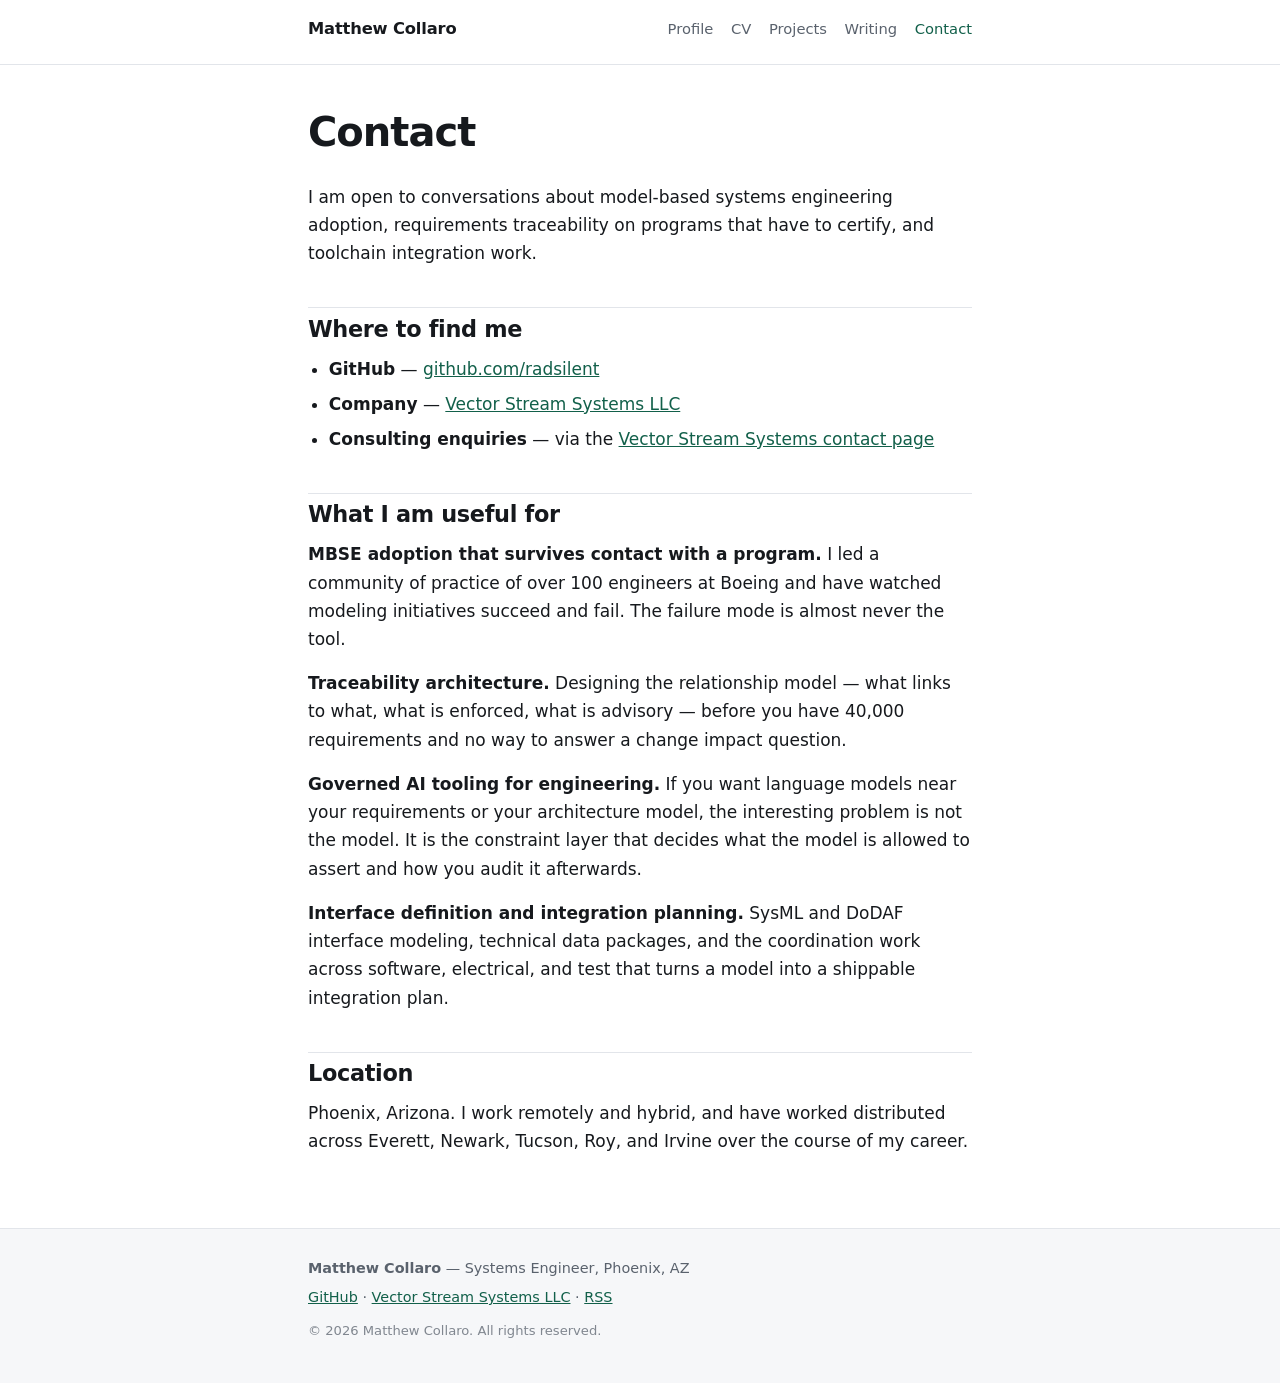
==== docs/contact.html @ 9cefe254 "Personal site: profile, CV, projects, and ten essays on MBSE Static generator in build.py renders Ma" ====
<!DOCTYPE html>
<html lang="en">
<head>
<meta charset="utf-8">
<meta name="viewport" content="width=device-width, initial-scale=1">
<title>Contact Matthew Collaro</title>
<meta name="description" content="Get in touch with Matthew Collaro, systems engineer and founder of Vector Stream Systems LLC, for consulting engagements, MBSE advisory work, or questions about VectorMBE.">
<meta name="author" content="Matthew Collaro">
<meta name="robots" content="index,follow,max-image-preview:large">
<link rel="canonical" href="https://radsilent.github.io/matthew-collaro/contact.html">
<link rel="alternate" type="application/rss+xml" title="Matthew Collaro — Writing" href="https://radsilent.github.io/matthew-collaro/feed.xml">
<meta property="og:type" content="profile">
<meta property="og:site_name" content="Matthew Collaro">
<meta property="og:title" content="Contact Matthew Collaro">
<meta property="og:description" content="Get in touch with Matthew Collaro, systems engineer and founder of Vector Stream Systems LLC, for consulting engagements, MBSE advisory work, or questions about VectorMBE.">
<meta property="og:url" content="https://radsilent.github.io/matthew-collaro/contact.html">
<meta property="og:locale" content="en_US">
<meta name="twitter:card" content="summary">
<meta name="twitter:title" content="Contact Matthew Collaro">
<meta name="twitter:description" content="Get in touch with Matthew Collaro, systems engineer and founder of Vector Stream Systems LLC, for consulting engagements, MBSE advisory work, or questions about VectorMBE.">
<link rel="stylesheet" href="style.css">
<script type="application/ld+json">
{
  "@context": "https://schema.org",
  "@graph": [
    {
      "@type": "Person",
      "@id": "https://radsilent.github.io/matthew-collaro/#person",
      "name": "Matthew Collaro",
      "givenName": "Matthew",
      "familyName": "Collaro",
      "alternateName": "Matt Collaro",
      "url": "https://radsilent.github.io/matthew-collaro/",
      "jobTitle": "Systems Engineer and Founder",
      "description": "Systems engineer specializing in model-based systems engineering, SysML architecture modeling, and requirements traceability across aerospace, defense, and automotive programs.",
      "address": {
        "@type": "PostalAddress",
        "addressLocality": "Phoenix",
        "addressRegion": "AZ",
        "addressCountry": "US"
      },
      "alumniOf": [
        {
          "@type": "CollegeOrUniversity",
          "name": "University of South Florida"
        },
        {
          "@type": "CollegeOrUniversity",
          "name": "Georgia Institute of Technology"
        }
      ],
      "knowsAbout": [
        "Model-Based Systems Engineering",
        "SysML",
        "Requirements Traceability",
        "Systems Architecture",
        "Aerospace Systems Engineering",
        "Model Context Protocol",
        "Verification and Validation",
        "DoDAF"
      ],
      "worksFor": {
        "@type": "Organization",
        "name": "Vector Stream Systems LLC",
        "url": "https://vectorstreamsystems.com/"
      },
      "sameAs": [
        "https://github.com/radsilent",
        "https://vectorstreamsystems.com/"
      ]
    },
    {
      "@type": "WebSite",
      "@id": "https://radsilent.github.io/matthew-collaro/#website",
      "url": "https://radsilent.github.io/matthew-collaro/",
      "name": "Matthew Collaro \u2014 Systems Engineer",
      "publisher": {
        "@id": "https://radsilent.github.io/matthew-collaro/#person"
      },
      "inLanguage": "en"
    },
    {
      "@type": "WebPage",
      "@id": "https://radsilent.github.io/matthew-collaro/contact.html#webpage",
      "url": "https://radsilent.github.io/matthew-collaro/contact.html",
      "name": "Contact Matthew Collaro",
      "description": "Get in touch with Matthew Collaro, systems engineer and founder of Vector Stream Systems LLC, for consulting engagements, MBSE advisory work, or questions about VectorMBE.",
      "isPartOf": {
        "@id": "https://radsilent.github.io/matthew-collaro/#website"
      },
      "about": {
        "@id": "https://radsilent.github.io/matthew-collaro/#person"
      },
      "mainEntity": {
        "@id": "https://radsilent.github.io/matthew-collaro/#person"
      },
      "inLanguage": "en"
    }
  ]
}
</script>
</head>
<body>
<a class="skip" href="#main">Skip to content</a>
<header class="site-header">
  <div class="wrap">
    <a class="brand" href="index.html">Matthew Collaro</a>
    <nav aria-label="Primary">
      <ul>
        <li><a href="index.html">Profile</a></li>
        <li><a href="cv.html">CV</a></li>
        <li><a href="projects.html">Projects</a></li>
        <li><a href="writing.html">Writing</a></li>
        <li><a href="contact.html" aria-current="page">Contact</a></li>
      </ul>
    </nav>
  </div>
</header>

<main id="main" class="wrap">
  <article>
    <header class="page-head">
      <h1>Contact</h1>
    </header>
<p>I am open to conversations about model-based systems engineering adoption, requirements traceability on programs that have to certify, and toolchain integration work.</p>
<h2 id="where-to-find-me">Where to find me</h2>
<ul>
<li><strong>GitHub</strong> — <a href="https://github.com/radsilent">github.com/radsilent</a></li>
<li><strong>Company</strong> — <a href="https://vectorstreamsystems.com/">Vector Stream Systems LLC</a></li>
<li><strong>Consulting enquiries</strong> — via the <a href="https://vectorstreamsystems.com/contact.html">Vector Stream Systems contact page</a></li>
</ul>
<h2 id="what-i-am-useful-for">What I am useful for</h2>
<p><strong>MBSE adoption that survives contact with a program.</strong> I led a community of practice of over 100 engineers at Boeing and have watched modeling initiatives succeed and fail. The failure mode is almost never the tool.</p>
<p><strong>Traceability architecture.</strong> Designing the relationship model — what links to what, what is enforced, what is advisory — before you have 40,000 requirements and no way to answer a change impact question.</p>
<p><strong>Governed AI tooling for engineering.</strong> If you want language models near your requirements or your architecture model, the interesting problem is not the model. It is the constraint layer that decides what the model is allowed to assert and how you audit it afterwards.</p>
<p><strong>Interface definition and integration planning.</strong> SysML and DoDAF interface modeling, technical data packages, and the coordination work across software, electrical, and test that turns a model into a shippable integration plan.</p>
<h2 id="location">Location</h2>
<p>Phoenix, Arizona. I work remotely and hybrid, and have worked distributed across Everett, Newark, Tucson, Roy, and Irvine over the course of my career.</p>
  </article>
</main>

<footer class="site-footer">
  <div class="wrap">
    <p><strong>Matthew Collaro</strong> &mdash; Systems Engineer, Phoenix, AZ</p>
    <p><a href="https://github.com/radsilent" rel="me noopener">GitHub</a> &middot;
       <a href="https://vectorstreamsystems.com/" rel="noopener">Vector Stream Systems LLC</a> &middot;
       <a href="feed.xml">RSS</a></p>
    <p class="fine">&copy; 2026 Matthew Collaro. All rights reserved.</p>
  </div>
</footer>
</body>
</html>
---- docs/style.css ----
/* Matthew Collaro — personal site
   Single stylesheet, no external requests, light + dark. */

:root {
  --bg: #ffffff;
  --surface: #f6f7f9;
  --text: #16191d;
  --muted: #5a626d;
  --line: #e2e5ea;
  --accent: #12604a;
  --accent-soft: #e7f2ee;
  --max: 44rem;
  --font: ui-sans-serif, system-ui, -apple-system, "Segoe UI", Roboto, Helvetica, Arial, sans-serif;
  --mono: ui-monospace, SFMono-Regular, Menlo, Consolas, monospace;
}

@media (prefers-color-scheme: dark) {
  :root {
    --bg: #0f1115;
    --surface: #171a20;
    --text: #e7e9ec;
    --muted: #9aa3ae;
    --line: #262b33;
    --accent: #5ec9a5;
    --accent-soft: #14241f;
  }
}

* { box-sizing: border-box; }

html { -webkit-text-size-adjust: 100%; }

body {
  margin: 0;
  background: var(--bg);
  color: var(--text);
  font-family: var(--font);
  font-size: 17px;
  line-height: 1.65;
  -webkit-font-smoothing: antialiased;
}

.wrap {
  max-width: var(--max);
  margin-inline: auto;
  padding-inline: 1.25rem;
}

.skip {
  position: absolute;
  left: -9999px;
}
.skip:focus {
  left: 1rem;
  top: 1rem;
  z-index: 10;
  background: var(--accent);
  color: var(--bg);
  padding: 0.5rem 0.9rem;
  border-radius: 6px;
}

/* Header ---------------------------------------------------------------- */

.site-header {
  border-bottom: 1px solid var(--line);
  background: var(--bg);
  position: sticky;
  top: 0;
  z-index: 5;
}

.site-header .wrap {
  display: flex;
  flex-wrap: wrap;
  gap: 0.5rem 1.5rem;
  align-items: baseline;
  justify-content: space-between;
  padding-block: 0.9rem;
}

.brand {
  font-weight: 700;
  font-size: 1.02rem;
  letter-spacing: -0.01em;
  color: var(--text);
  text-decoration: none;
}

.site-header nav ul {
  display: flex;
  flex-wrap: wrap;
  gap: 1.1rem;
  list-style: none;
  margin: 0;
  padding: 0;
}

.site-header nav a {
  color: var(--muted);
  text-decoration: none;
  font-size: 0.92rem;
}

.site-header nav a:hover,
.site-header nav a[aria-current="page"] {
  color: var(--accent);
}

/* Content --------------------------------------------------------------- */

main { padding-block: 2.75rem 3.5rem; }

.page-head { margin-bottom: 1.75rem; }

h1 {
  font-size: clamp(1.85rem, 4.5vw, 2.5rem);
  line-height: 1.15;
  letter-spacing: -0.025em;
  margin: 0 0 0.35rem;
}

h2 {
  font-size: 1.4rem;
  line-height: 1.25;
  letter-spacing: -0.015em;
  margin: 2.5rem 0 0.75rem;
  padding-top: 0.4rem;
  border-top: 1px solid var(--line);
}

h3 {
  font-size: 1.12rem;
  margin: 1.9rem 0 0.5rem;
}

h4 {
  font-size: 1rem;
  margin: 1.5rem 0 0.4rem;
  color: var(--muted);
}

p { margin: 0 0 1.05rem; }

a { color: var(--accent); }
a:hover { text-decoration-thickness: 2px; }

.byline {
  color: var(--muted);
  font-size: 0.9rem;
  margin: 0;
}

ul, ol { padding-left: 1.3rem; margin: 0 0 1.05rem; }
li { margin-bottom: 0.45rem; }

blockquote {
  margin: 1.4rem 0;
  padding: 0.15rem 0 0.15rem 1.1rem;
  border-left: 3px solid var(--accent);
  color: var(--muted);
}

code {
  font-family: var(--mono);
  font-size: 0.88em;
  background: var(--surface);
  border: 1px solid var(--line);
  border-radius: 4px;
  padding: 0.1em 0.35em;
}

strong { font-weight: 650; }

/* Footer ---------------------------------------------------------------- */

.site-footer {
  border-top: 1px solid var(--line);
  background: var(--surface);
  padding-block: 1.75rem 2.25rem;
  font-size: 0.9rem;
  color: var(--muted);
}

.site-footer p { margin: 0 0 0.35rem; }
.site-footer .fine { font-size: 0.82rem; opacity: 0.75; margin-top: 0.6rem; }

/* Print ----------------------------------------------------------------- */

@media print {
  .site-header, .site-footer, .skip { display: none; }
  body { font-size: 11pt; color: #000; background: #fff; }
  a { color: #000; text-decoration: none; }
  h2 { border-top: none; }
}
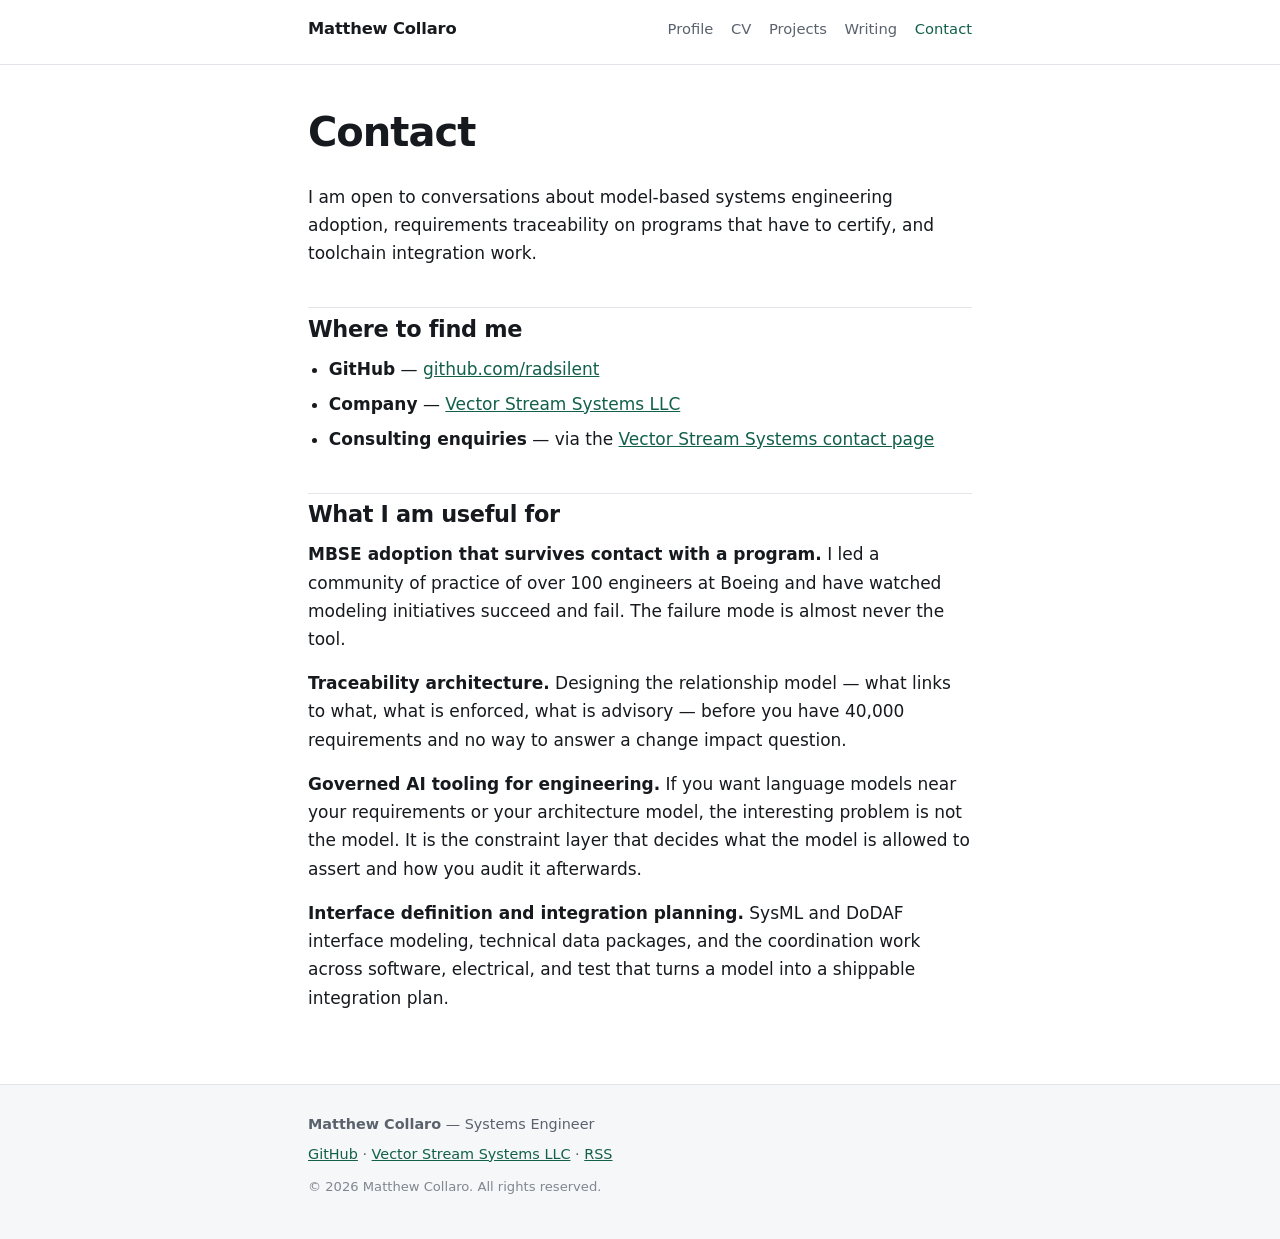
==== commit 3c0073fd: "Remove location references and drop Isaac ROS project Strips city/state from schema.org Person, page" ====
--- a/docs/contact.html
+++ b/docs/contact.html
@@ -33,12 +33,6 @@
       "url": "https://radsilent.github.io/matthew-collaro/",
       "jobTitle": "Systems Engineer and Founder",
       "description": "Systems engineer specializing in model-based systems engineering, SysML architecture modeling, and requirements traceability across aerospace, defense, and automotive programs.",
-      "address": {
-        "@type": "PostalAddress",
-        "addressLocality": "Phoenix",
-        "addressRegion": "AZ",
-        "addressCountry": "US"
-      },
       "alumniOf": [
         {
           "@type": "CollegeOrUniversity",
@@ -134,14 +128,12 @@
 <p><strong>Traceability architecture.</strong> Designing the relationship model — what links to what, what is enforced, what is advisory — before you have 40,000 requirements and no way to answer a change impact question.</p>
 <p><strong>Governed AI tooling for engineering.</strong> If you want language models near your requirements or your architecture model, the interesting problem is not the model. It is the constraint layer that decides what the model is allowed to assert and how you audit it afterwards.</p>
 <p><strong>Interface definition and integration planning.</strong> SysML and DoDAF interface modeling, technical data packages, and the coordination work across software, electrical, and test that turns a model into a shippable integration plan.</p>
-<h2 id="location">Location</h2>
-<p>Phoenix, Arizona. I work remotely and hybrid, and have worked distributed across Everett, Newark, Tucson, Roy, and Irvine over the course of my career.</p>
   </article>
 </main>
 
 <footer class="site-footer">
   <div class="wrap">
-    <p><strong>Matthew Collaro</strong> &mdash; Systems Engineer, Phoenix, AZ</p>
+    <p><strong>Matthew Collaro</strong> &mdash; Systems Engineer</p>
     <p><a href="https://github.com/radsilent" rel="me noopener">GitHub</a> &middot;
        <a href="https://vectorstreamsystems.com/" rel="noopener">Vector Stream Systems LLC</a> &middot;
        <a href="feed.xml">RSS</a></p>
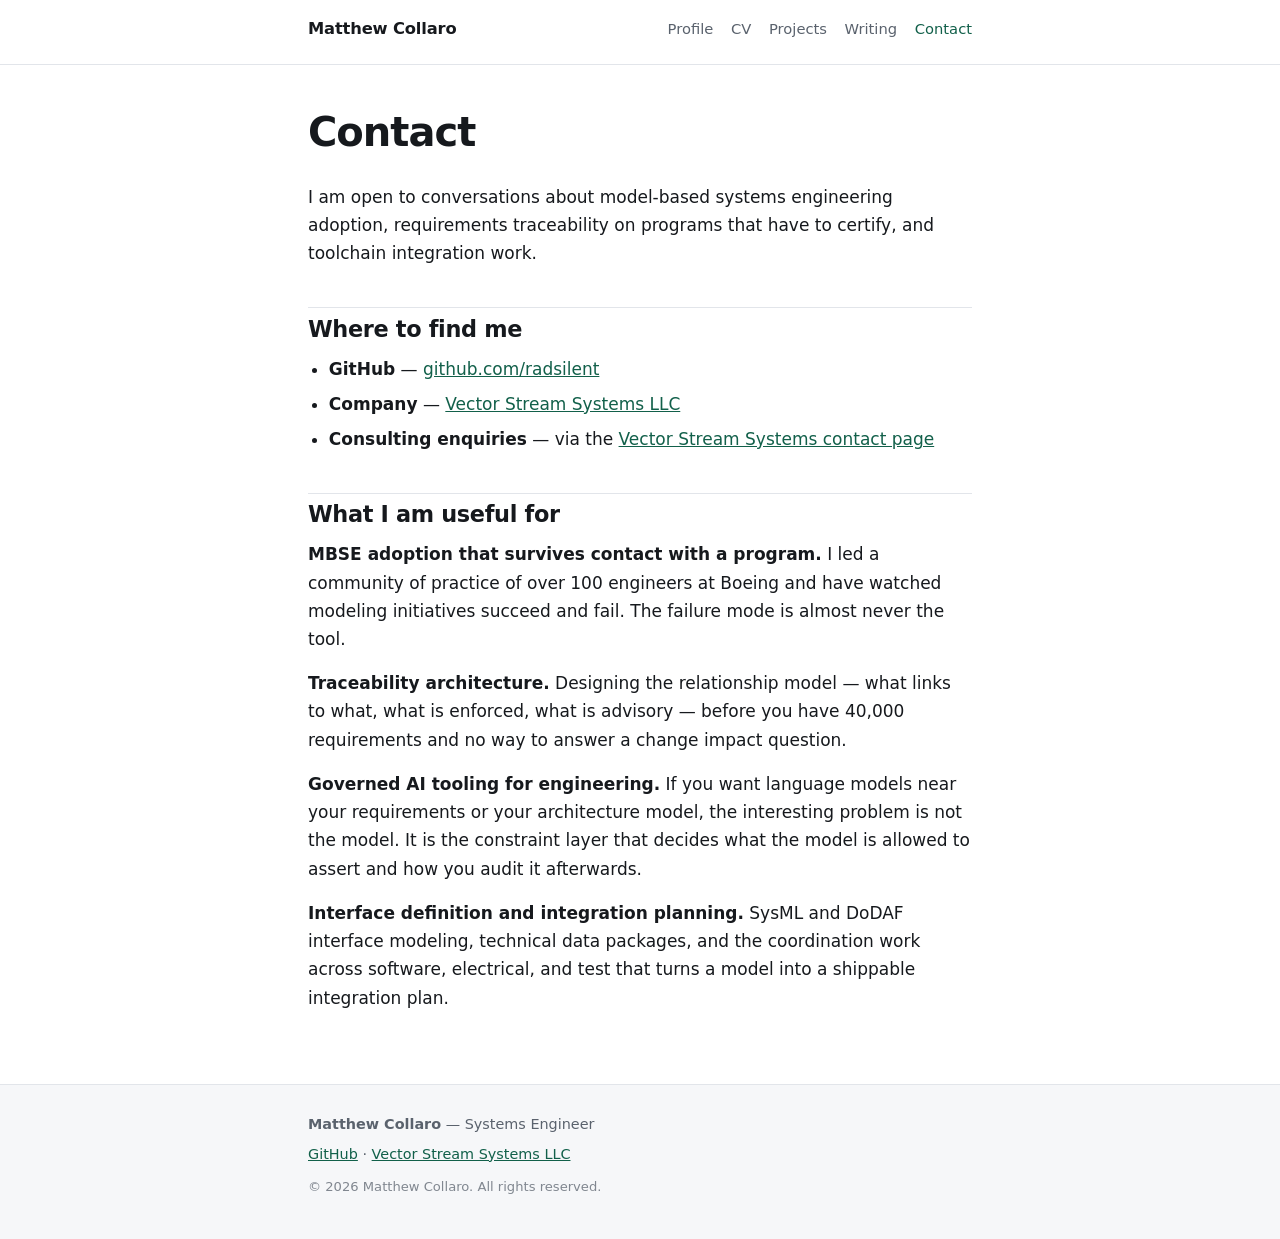
==== commit c359c69e: "Remove RSS feed; keep release-gate terms out of the public README" ====
--- a/docs/contact.html
+++ b/docs/contact.html
@@ -8,7 +8,6 @@
 <meta name="author" content="Matthew Collaro">
 <meta name="robots" content="index,follow,max-image-preview:large">
 <link rel="canonical" href="https://radsilent.github.io/matthew-collaro/contact.html">
-<link rel="alternate" type="application/rss+xml" title="Matthew Collaro — Writing" href="https://radsilent.github.io/matthew-collaro/feed.xml">
 <meta property="og:type" content="profile">
 <meta property="og:site_name" content="Matthew Collaro">
 <meta property="og:title" content="Contact Matthew Collaro">
@@ -135,8 +134,7 @@
   <div class="wrap">
     <p><strong>Matthew Collaro</strong> &mdash; Systems Engineer</p>
     <p><a href="https://github.com/radsilent" rel="me noopener">GitHub</a> &middot;
-       <a href="https://vectorstreamsystems.com/" rel="noopener">Vector Stream Systems LLC</a> &middot;
-       <a href="feed.xml">RSS</a></p>
+       <a href="https://vectorstreamsystems.com/" rel="noopener">Vector Stream Systems LLC</a></p>
     <p class="fine">&copy; 2026 Matthew Collaro. All rights reserved.</p>
   </div>
 </footer>
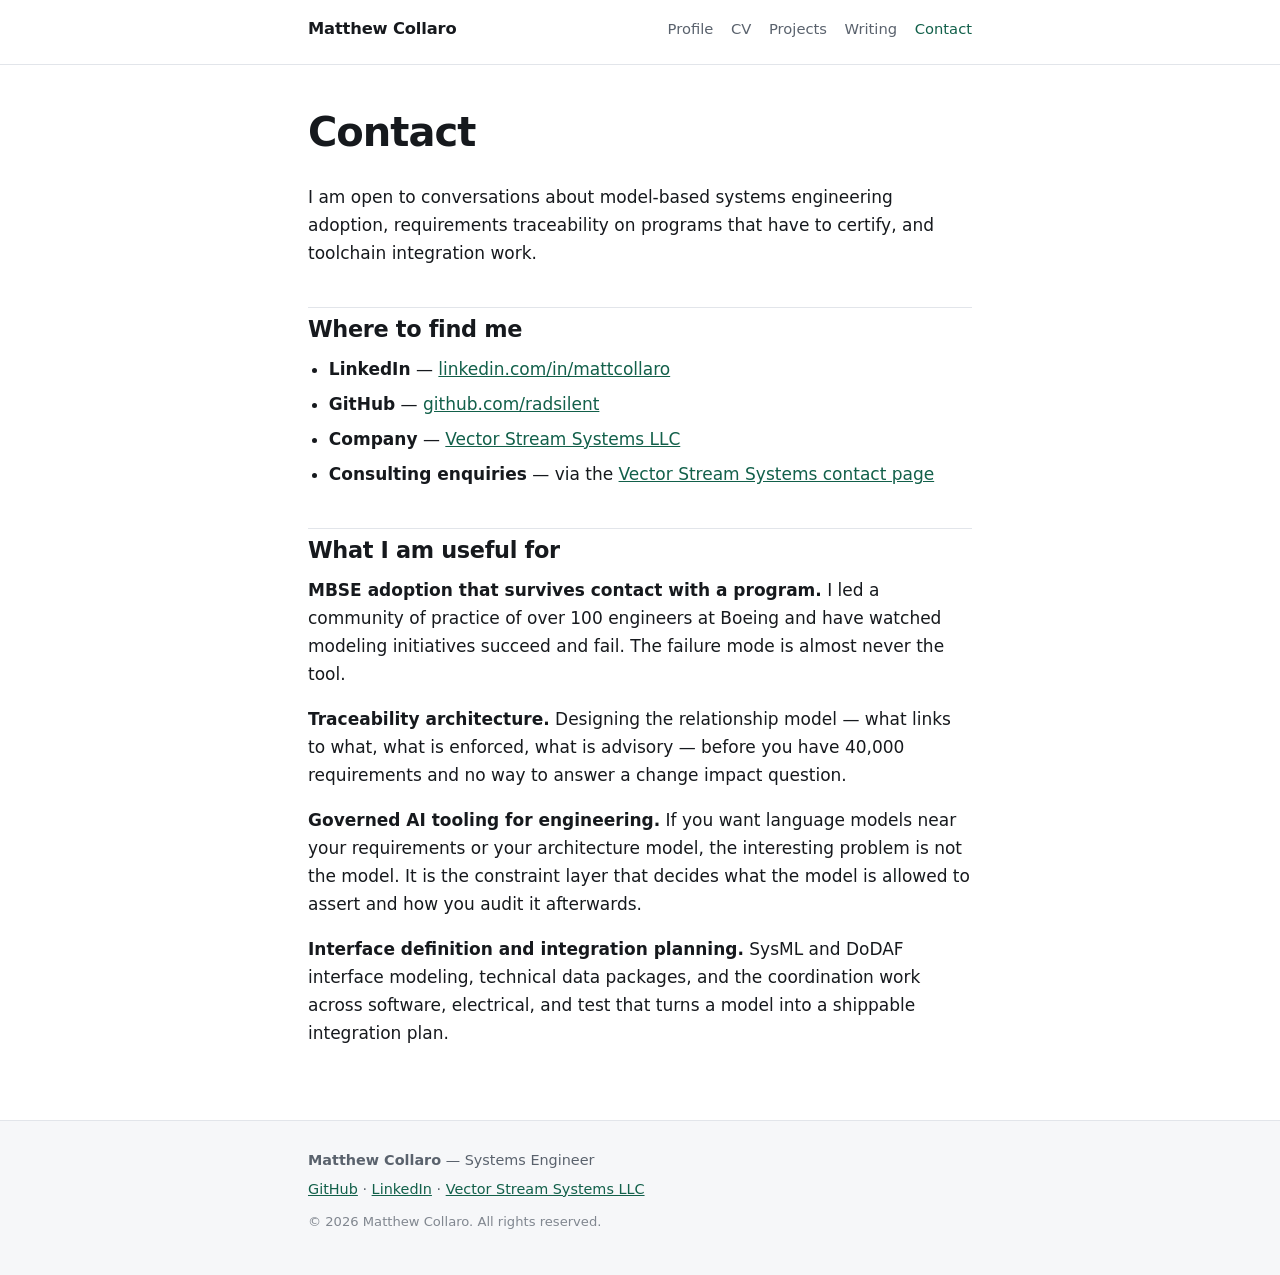
==== commit 79cb6a31: "Add LinkedIn to About, contact, footer, and sameAs; name in opening line" ====
--- a/docs/contact.html
+++ b/docs/contact.html
@@ -59,6 +59,7 @@
       },
       "sameAs": [
         "https://github.com/radsilent",
+        "https://www.linkedin.com/in/mattcollaro/",
         "https://vectorstreamsystems.com/"
       ]
     },
@@ -118,6 +119,7 @@
 <p>I am open to conversations about model-based systems engineering adoption, requirements traceability on programs that have to certify, and toolchain integration work.</p>
 <h2 id="where-to-find-me">Where to find me</h2>
 <ul>
+<li><strong>LinkedIn</strong> — <a href="https://www.linkedin.com/in/mattcollaro/">linkedin.com/in/mattcollaro</a></li>
 <li><strong>GitHub</strong> — <a href="https://github.com/radsilent">github.com/radsilent</a></li>
 <li><strong>Company</strong> — <a href="https://vectorstreamsystems.com/">Vector Stream Systems LLC</a></li>
 <li><strong>Consulting enquiries</strong> — via the <a href="https://vectorstreamsystems.com/contact.html">Vector Stream Systems contact page</a></li>
@@ -134,6 +136,7 @@
   <div class="wrap">
     <p><strong>Matthew Collaro</strong> &mdash; Systems Engineer</p>
     <p><a href="https://github.com/radsilent" rel="me noopener">GitHub</a> &middot;
+       <a href="https://www.linkedin.com/in/mattcollaro/" rel="me noopener">LinkedIn</a> &middot;
        <a href="https://vectorstreamsystems.com/" rel="noopener">Vector Stream Systems LLC</a></p>
     <p class="fine">&copy; 2026 Matthew Collaro. All rights reserved.</p>
   </div>
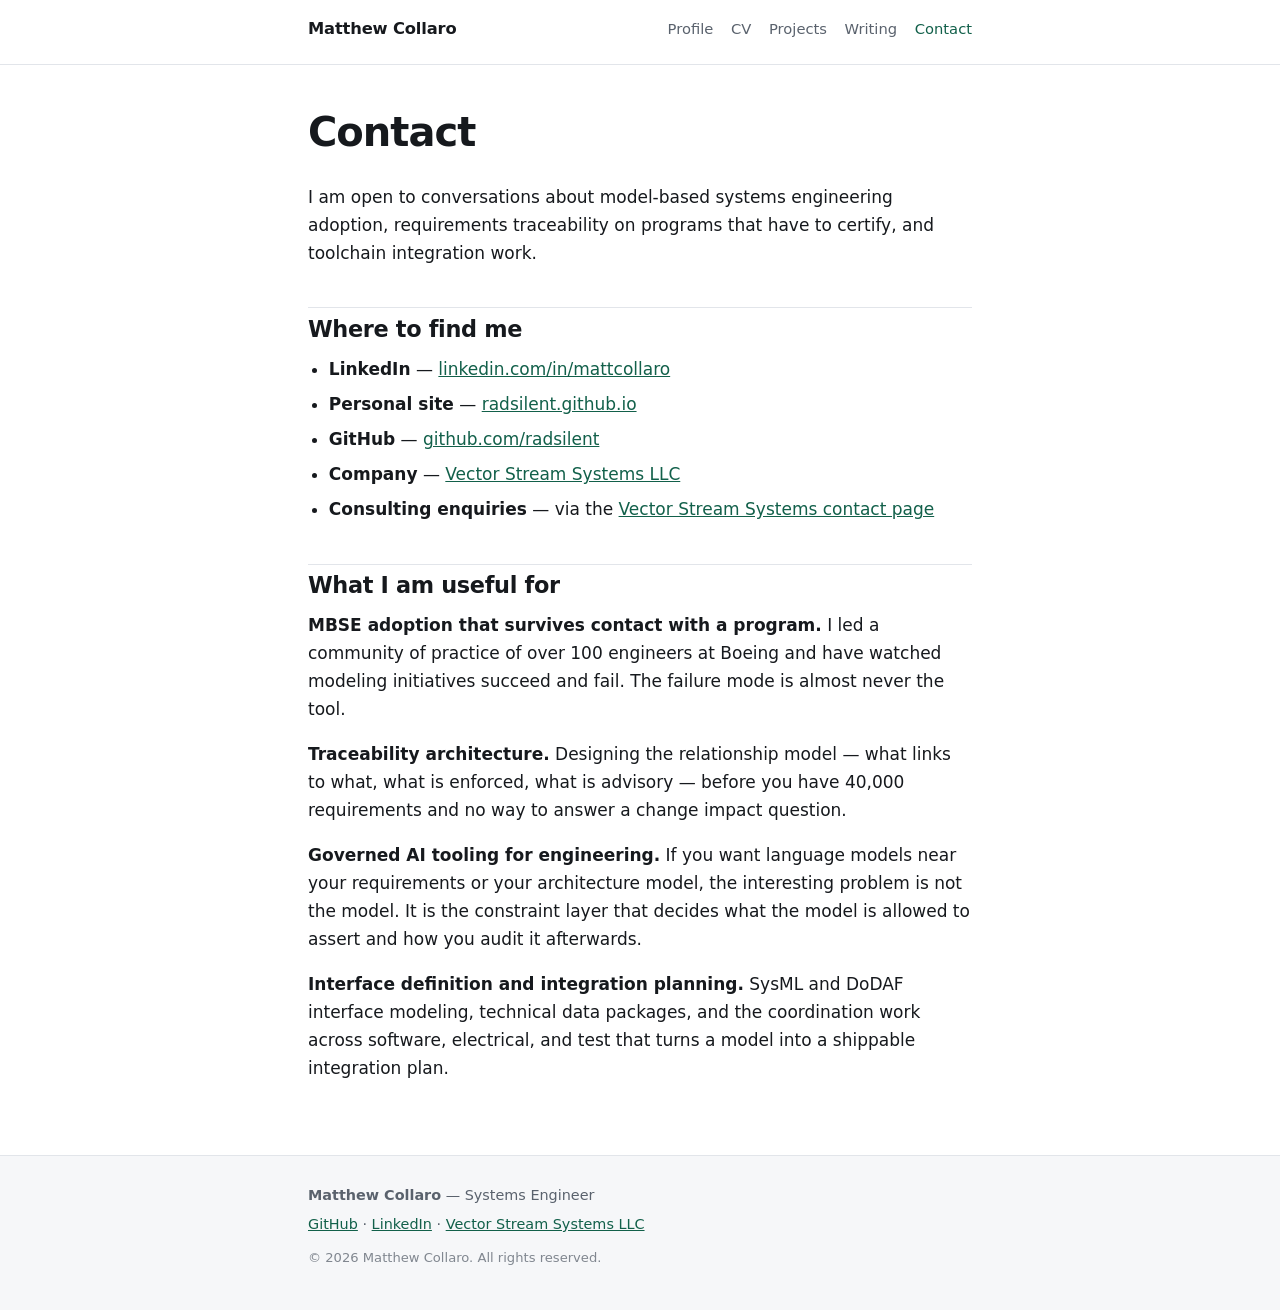
==== commit 14ebade9: "Link personal site from contact page" ====
--- a/docs/contact.html
+++ b/docs/contact.html
@@ -120,6 +120,7 @@
 <h2 id="where-to-find-me">Where to find me</h2>
 <ul>
 <li><strong>LinkedIn</strong> — <a href="https://www.linkedin.com/in/mattcollaro/">linkedin.com/in/mattcollaro</a></li>
+<li><strong>Personal site</strong> — <a href="https://radsilent.github.io/">radsilent.github.io</a></li>
 <li><strong>GitHub</strong> — <a href="https://github.com/radsilent">github.com/radsilent</a></li>
 <li><strong>Company</strong> — <a href="https://vectorstreamsystems.com/">Vector Stream Systems LLC</a></li>
 <li><strong>Consulting enquiries</strong> — via the <a href="https://vectorstreamsystems.com/contact.html">Vector Stream Systems contact page</a></li>
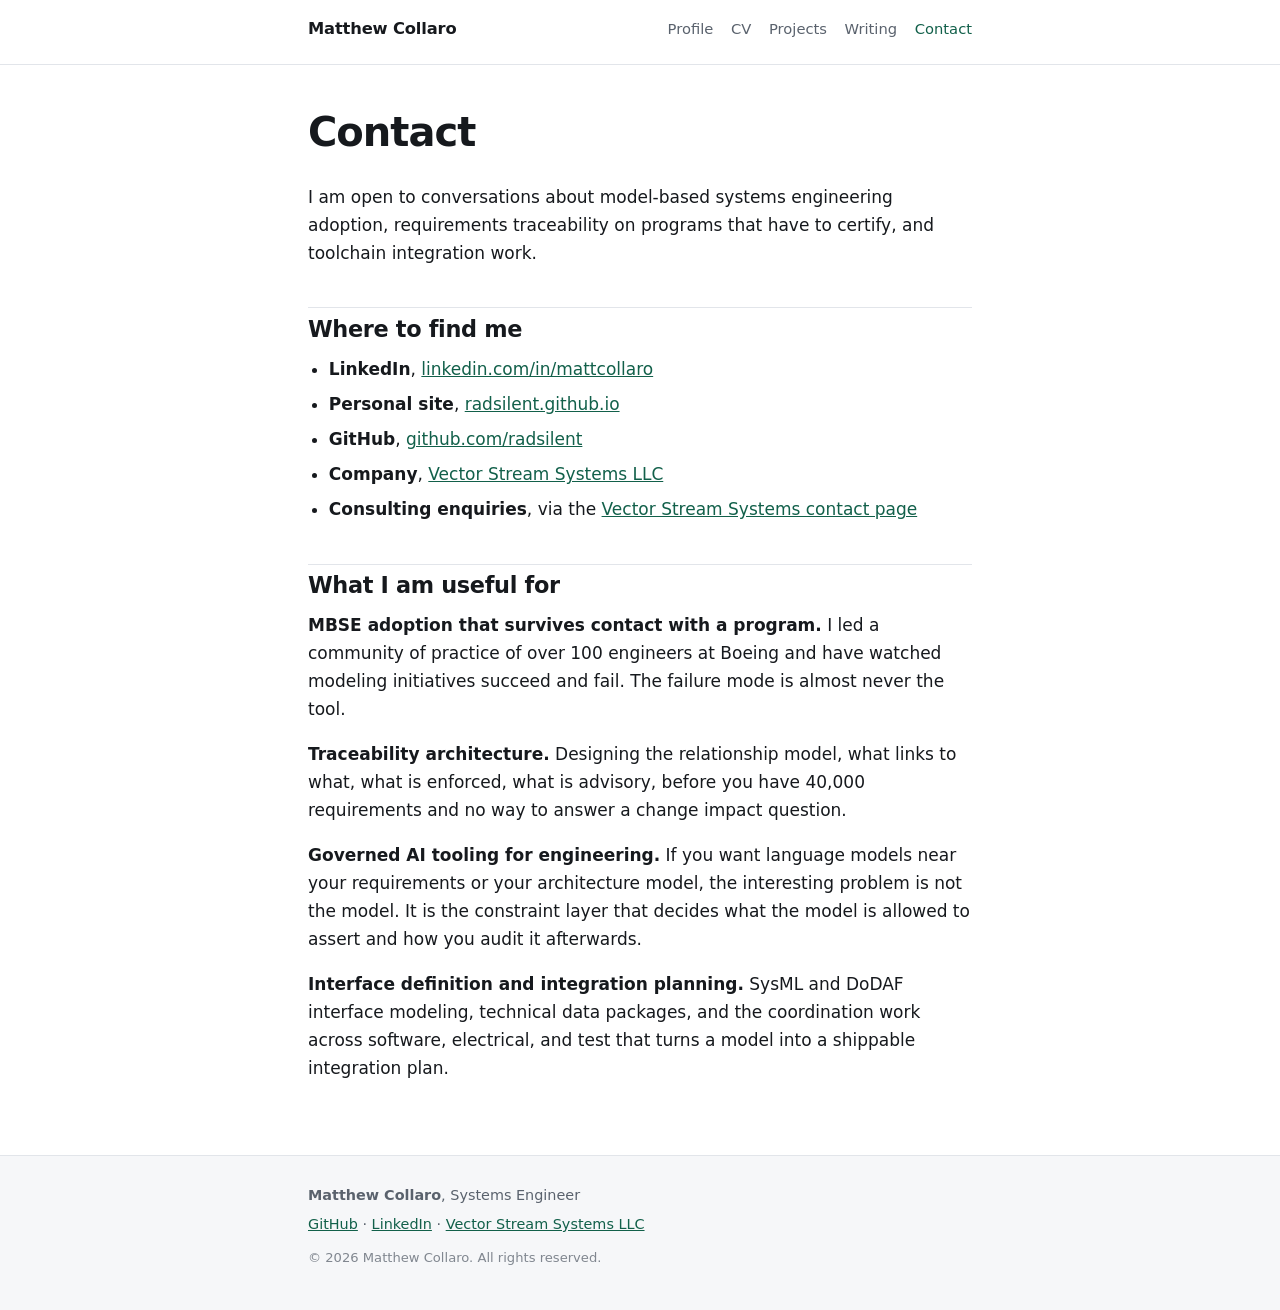
==== commit de031dea: "Remove long dashes, drop year counts, generalize defense roles, untrack the displacement plan" ====
--- a/docs/contact.html
+++ b/docs/contact.html
@@ -67,7 +67,7 @@
       "@type": "WebSite",
       "@id": "https://radsilent.github.io/matthew-collaro/#website",
       "url": "https://radsilent.github.io/matthew-collaro/",
-      "name": "Matthew Collaro \u2014 Systems Engineer",
+      "name": "Matthew Collaro, Systems Engineer",
       "publisher": {
         "@id": "https://radsilent.github.io/matthew-collaro/#person"
       },
@@ -119,15 +119,15 @@
 <p>I am open to conversations about model-based systems engineering adoption, requirements traceability on programs that have to certify, and toolchain integration work.</p>
 <h2 id="where-to-find-me">Where to find me</h2>
 <ul>
-<li><strong>LinkedIn</strong> — <a href="https://www.linkedin.com/in/mattcollaro/">linkedin.com/in/mattcollaro</a></li>
-<li><strong>Personal site</strong> — <a href="https://radsilent.github.io/">radsilent.github.io</a></li>
-<li><strong>GitHub</strong> — <a href="https://github.com/radsilent">github.com/radsilent</a></li>
-<li><strong>Company</strong> — <a href="https://vectorstreamsystems.com/">Vector Stream Systems LLC</a></li>
-<li><strong>Consulting enquiries</strong> — via the <a href="https://vectorstreamsystems.com/contact.html">Vector Stream Systems contact page</a></li>
+<li><strong>LinkedIn</strong>, <a href="https://www.linkedin.com/in/mattcollaro/">linkedin.com/in/mattcollaro</a></li>
+<li><strong>Personal site</strong>, <a href="https://radsilent.github.io/">radsilent.github.io</a></li>
+<li><strong>GitHub</strong>, <a href="https://github.com/radsilent">github.com/radsilent</a></li>
+<li><strong>Company</strong>, <a href="https://vectorstreamsystems.com/">Vector Stream Systems LLC</a></li>
+<li><strong>Consulting enquiries</strong>, via the <a href="https://vectorstreamsystems.com/contact.html">Vector Stream Systems contact page</a></li>
 </ul>
 <h2 id="what-i-am-useful-for">What I am useful for</h2>
 <p><strong>MBSE adoption that survives contact with a program.</strong> I led a community of practice of over 100 engineers at Boeing and have watched modeling initiatives succeed and fail. The failure mode is almost never the tool.</p>
-<p><strong>Traceability architecture.</strong> Designing the relationship model — what links to what, what is enforced, what is advisory — before you have 40,000 requirements and no way to answer a change impact question.</p>
+<p><strong>Traceability architecture.</strong> Designing the relationship model, what links to what, what is enforced, what is advisory, before you have 40,000 requirements and no way to answer a change impact question.</p>
 <p><strong>Governed AI tooling for engineering.</strong> If you want language models near your requirements or your architecture model, the interesting problem is not the model. It is the constraint layer that decides what the model is allowed to assert and how you audit it afterwards.</p>
 <p><strong>Interface definition and integration planning.</strong> SysML and DoDAF interface modeling, technical data packages, and the coordination work across software, electrical, and test that turns a model into a shippable integration plan.</p>
   </article>
@@ -135,7 +135,7 @@
 
 <footer class="site-footer">
   <div class="wrap">
-    <p><strong>Matthew Collaro</strong> &mdash; Systems Engineer</p>
+    <p><strong>Matthew Collaro</strong>, Systems Engineer</p>
     <p><a href="https://github.com/radsilent" rel="me noopener">GitHub</a> &middot;
        <a href="https://www.linkedin.com/in/mattcollaro/" rel="me noopener">LinkedIn</a> &middot;
        <a href="https://vectorstreamsystems.com/" rel="noopener">Vector Stream Systems LLC</a></p>
--- a/docs/style.css
+++ b/docs/style.css
@@ -1,4 +1,4 @@
-/* Matthew Collaro — personal site
+/* Matthew Collaro, personal site
    Single stylesheet, no external requests, light + dark. */
 
 :root {
